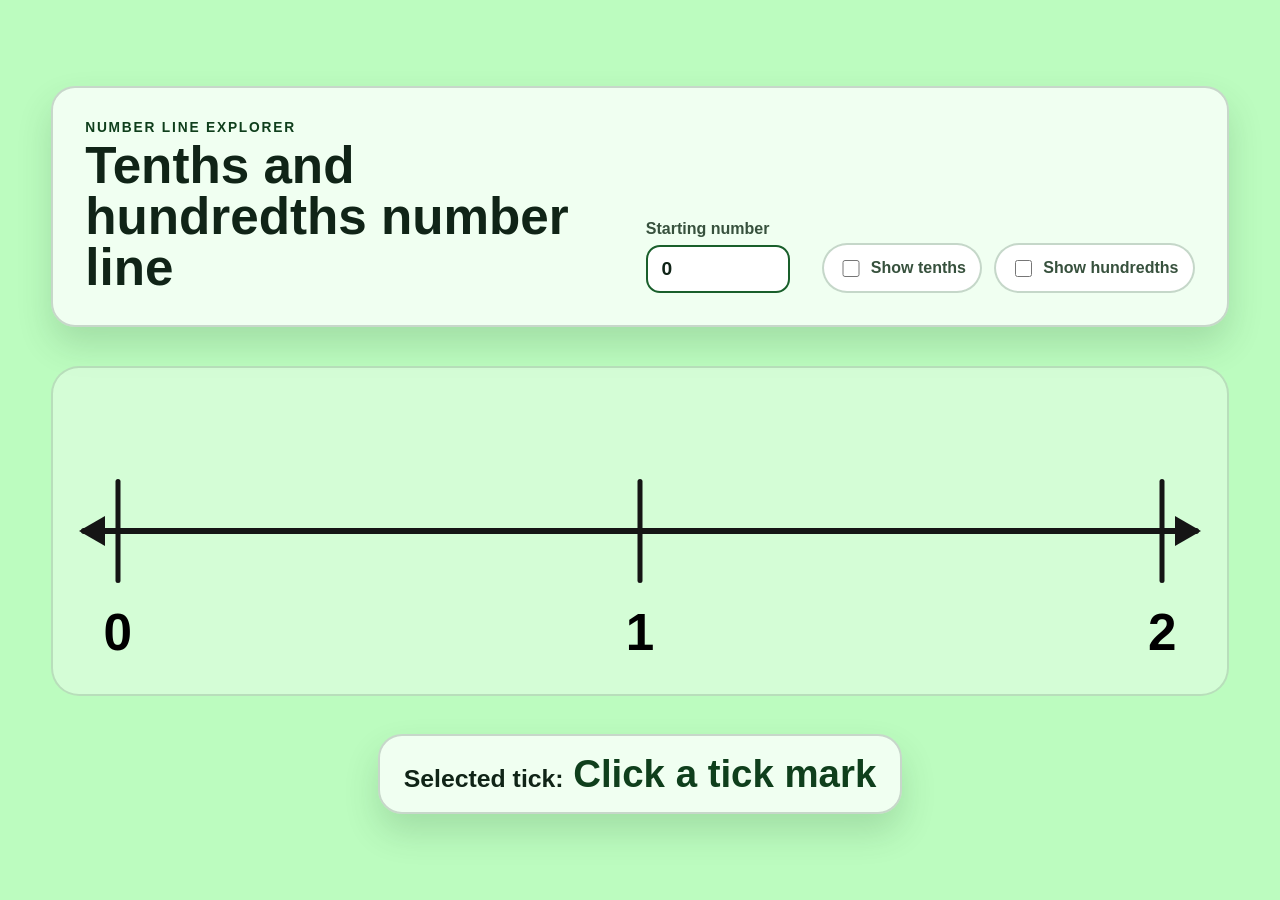
==== index(13).html @ 9bde4bd7 "Add files via upload" ====
<!DOCTYPE html>
<html lang="en">
<head>
  <meta charset="UTF-8" />
  <meta name="viewport" content="width=device-width, initial-scale=1.0" />
  <title>Interactive Number Line</title>
  <link rel="stylesheet" href="styles.css" />
</head>
<body>
  <main class="page-shell">
    <section class="controls" aria-labelledby="controls-title">
      <div>
        <p class="eyebrow">Number line explorer</p>
        <h1 id="controls-title">Tenths and hundredths number line</h1>
      </div>

      <label class="start-control" for="start-number">
        Starting number
        <input id="start-number" type="number" step="1" value="0" />
      </label>

      <div class="toggle-group" aria-label="Tick mark options">
        <label class="toggle">
          <input id="tenths-toggle" type="checkbox" />
          <span>Show tenths</span>
        </label>
        <label class="toggle">
          <input id="hundredths-toggle" type="checkbox" />
          <span>Show hundredths</span>
        </label>
      </div>
    </section>

    <section class="number-line-card" aria-label="Interactive number line">
      <div id="number-line" class="number-line" role="group" aria-label="Clickable number line tick marks"></div>
    </section>

    <section class="selection-panel" aria-live="polite">
      <span>Selected tick:</span>
      <strong id="selected-value">Click a tick mark</strong>
    </section>
  </main>

  <script src="script.js"></script>
</body>
</html>
---- styles.css ----
:root {
  --page-bg: #bcfcbf;
  --ink: #102417;
  --muted: #37513d;
  --card: rgba(255, 255, 255, 0.78);
  --accent: #195f2b;
  --accent-dark: #0f3f1c;
  --line: #151515;
}

* {
  box-sizing: border-box;
}

body {
  min-height: 100vh;
  margin: 0;
  font-family: Arial, Helvetica, sans-serif;
  color: var(--ink);
  background: var(--page-bg);
}

.page-shell {
  width: min(98vw, 1600px);
  min-height: 100vh;
  margin: 0 auto;
  padding: clamp(1rem, 3vw, 3rem);
  display: flex;
  flex-direction: column;
  justify-content: center;
  gap: clamp(1.25rem, 3vw, 2.5rem);
}

.controls,
.selection-panel {
  background: var(--card);
  border: 2px solid rgba(16, 36, 23, 0.18);
  border-radius: 24px;
  box-shadow: 0 18px 35px rgba(22, 71, 34, 0.16);
}

.controls {
  padding: clamp(1rem, 2.5vw, 2rem);
  display: grid;
  grid-template-columns: minmax(260px, 1fr) auto auto;
  align-items: end;
  gap: 1.25rem 2rem;
}

.eyebrow {
  margin: 0 0 0.3rem;
  color: var(--accent-dark);
  font-size: 0.86rem;
  font-weight: 800;
  letter-spacing: 0.13em;
  text-transform: uppercase;
}

h1 {
  margin: 0;
  font-size: clamp(1.8rem, 4vw, 3.75rem);
  line-height: 1;
}

.start-control {
  display: grid;
  gap: 0.45rem;
  color: var(--muted);
  font-weight: 800;
}

.start-control input {
  width: 9rem;
  padding: 0.7rem 0.85rem;
  border: 2px solid var(--accent);
  border-radius: 14px;
  color: var(--ink);
  background: white;
  font-size: 1.2rem;
  font-weight: 800;
}

.toggle-group {
  display: flex;
  flex-wrap: wrap;
  gap: 0.75rem;
}

.toggle {
  display: flex;
  align-items: center;
  gap: 0.5rem;
  padding: 0.7rem 0.9rem;
  border: 2px solid rgba(25, 95, 43, 0.25);
  border-radius: 999px;
  background: white;
  color: var(--muted);
  font-weight: 800;
  cursor: pointer;
}

.toggle input {
  width: 1.1rem;
  height: 1.1rem;
  accent-color: var(--accent);
}

.number-line-card {
  width: 100%;
  min-height: clamp(190px, 26vw, 330px);
  padding: clamp(0.75rem, 1.5vw, 1.5rem);
  display: flex;
  align-items: center;
  border-radius: 28px;
  background: rgba(255, 255, 255, 0.36);
  border: 2px solid rgba(16, 36, 23, 0.14);
}

.number-line {
  position: relative;
  width: 100%;
  height: clamp(165px, 22vw, 270px);
}

.axis-line {
  position: absolute;
  left: 0.75%;
  right: 0.75%;
  top: 50%;
  height: 6px;
  transform: translateY(-50%);
  background: var(--line);
  border-radius: 999px;
}

.axis-line::before,
.axis-line::after {
  content: "";
  position: absolute;
  top: 50%;
  width: 0;
  height: 0;
  border-top: 15px solid transparent;
  border-bottom: 15px solid transparent;
  transform: translateY(-50%);
}

.axis-line::before {
  left: -2px;
  border-right: 26px solid var(--line);
}

.axis-line::after {
  right: -2px;
  border-left: 26px solid var(--line);
}

.tick {
  position: absolute;
  top: 50%;
  width: 0;
  padding: 0;
  border: 0;
  transform: translate(-50%, -50%);
  background: transparent;
  cursor: pointer;
}

.tick::before {
  content: "";
  position: absolute;
  left: 50%;
  top: 50%;
  width: 2px;
  height: 34px;
  transform: translate(-50%, -50%);
  background: var(--line);
  border-radius: 999px;
}

.tick.major::before {
  width: 5px;
  height: 104px;
}

.tick.tenth::before {
  width: 3px;
  height: 66px;
}

.tick.hundredth::before {
  height: 30px;
  background: #414141;
}

.tick:hover::before,
.tick:focus-visible::before,
.tick.selected::before {
  background: var(--accent);
  box-shadow: 0 0 0 7px rgba(25, 95, 43, 0.17);
}

.tick:focus-visible {
  outline: none;
}

.tick-label {
  position: absolute;
  left: 50%;
  top: calc(50% + 72px);
  transform: translateX(-50%);
  font-size: clamp(1.8rem, 4vw, 3.8rem);
  font-weight: 900;
  white-space: nowrap;
}

.selection-panel {
  width: fit-content;
  max-width: 100%;
  margin: 0 auto;
  padding: 1rem 1.5rem;
  display: flex;
  align-items: baseline;
  gap: 0.6rem;
  font-size: clamp(1.1rem, 2vw, 1.55rem);
  font-weight: 800;
}

.selection-panel strong {
  color: var(--accent-dark);
  font-size: clamp(1.55rem, 3vw, 2.6rem);
}

@media (max-width: 850px) {
  .page-shell {
    justify-content: flex-start;
  }

  .controls {
    grid-template-columns: 1fr;
    align-items: stretch;
  }

  .start-control input {
    width: 100%;
  }

  .number-line-card {
    min-height: 190px;
  }

  .tick-label {
    top: calc(50% + 62px);
  }
}
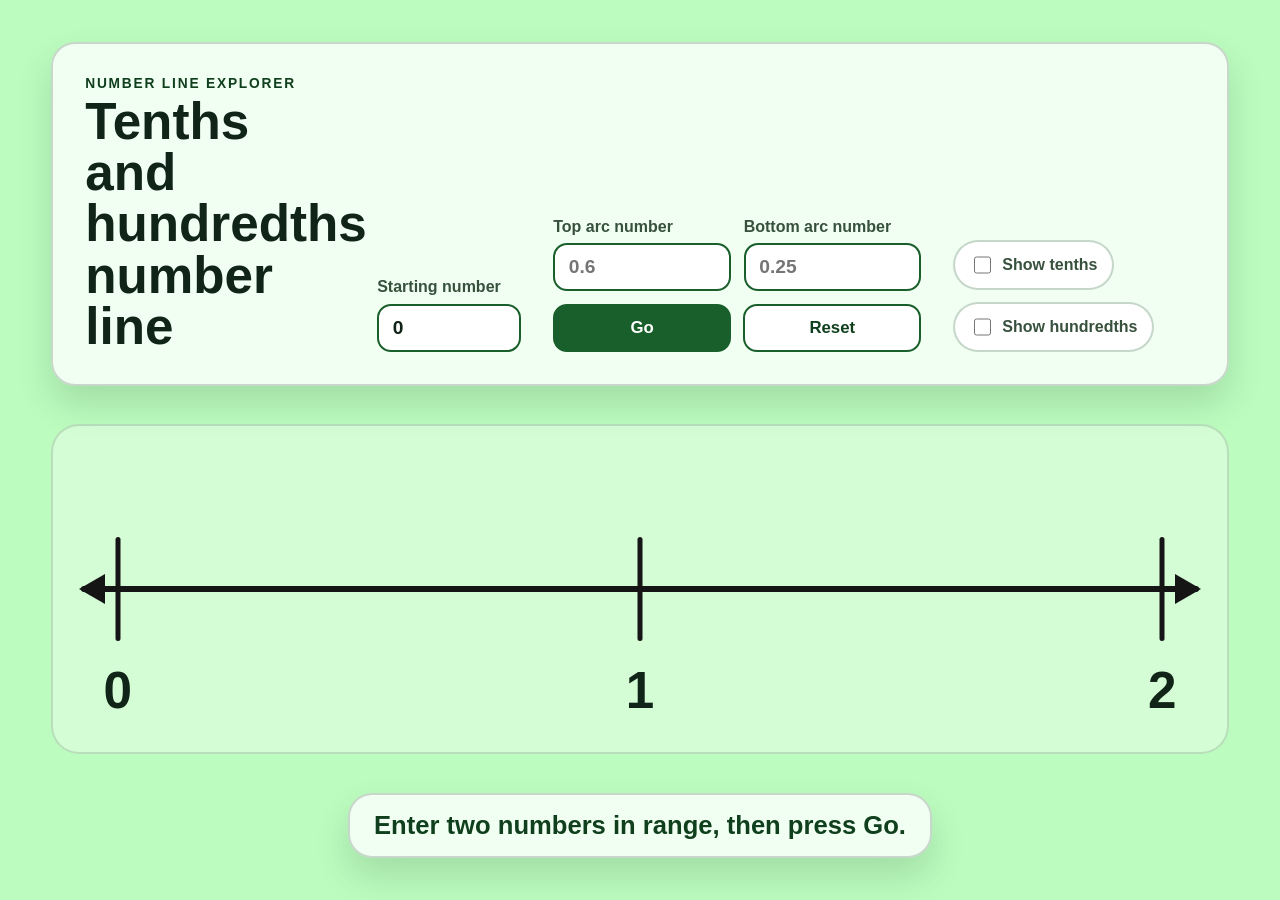
==== commit 91f3e517: "Add input-driven number line arcs" ====
--- a/index(13).html
+++ b/index(13).html
@@ -1,46 +1,85 @@
-<!DOCTYPE html>
+<!doctype html>
 <html lang="en">
-<head>
-  <meta charset="UTF-8" />
-  <meta name="viewport" content="width=device-width, initial-scale=1.0" />
-  <title>Interactive Number Line</title>
-  <link rel="stylesheet" href="styles.css" />
-</head>
-<body>
-  <main class="page-shell">
-    <section class="controls" aria-labelledby="controls-title">
-      <div>
-        <p class="eyebrow">Number line explorer</p>
-        <h1 id="controls-title">Tenths and hundredths number line</h1>
-      </div>
+  <head>
+    <meta charset="UTF-8" />
+    <meta name="viewport" content="width=device-width, initial-scale=1.0" />
+    <title>Interactive Number Line</title>
+    <link rel="stylesheet" href="styles.css" />
+  </head>
+  <body>
+    <main class="page-shell">
+      <section class="controls" aria-labelledby="controls-title">
+        <div>
+          <p class="eyebrow">Number line explorer</p>
+          <h1 id="controls-title">Tenths and hundredths number line</h1>
+        </div>
 
-      <label class="start-control" for="start-number">
-        Starting number
-        <input id="start-number" type="number" step="1" value="0" />
-      </label>
+        <label class="start-control" for="start-number">
+          Starting number
+          <input id="start-number" type="number" step="1" value="0" />
+        </label>
 
-      <div class="toggle-group" aria-label="Tick mark options">
-        <label class="toggle">
-          <input id="tenths-toggle" type="checkbox" />
-          <span>Show tenths</span>
-        </label>
-        <label class="toggle">
-          <input id="hundredths-toggle" type="checkbox" />
-          <span>Show hundredths</span>
-        </label>
-      </div>
-    </section>
+        <div class="target-controls" aria-label="Arc target numbers">
+          <label for="top-target">
+            Top arc number
+            <input
+              id="top-target"
+              type="number"
+              step="0.01"
+              placeholder="0.6"
+            />
+          </label>
+          <label for="bottom-target">
+            Bottom arc number
+            <input
+              id="bottom-target"
+              type="number"
+              step="0.01"
+              placeholder="0.25"
+            />
+          </label>
+          <div class="button-row">
+            <button id="go-button" class="action-button" type="button">
+              Go
+            </button>
+            <button
+              id="reset-button"
+              class="action-button secondary"
+              type="button"
+            >
+              Reset
+            </button>
+          </div>
+        </div>
 
-    <section class="number-line-card" aria-label="Interactive number line">
-      <div id="number-line" class="number-line" role="group" aria-label="Clickable number line tick marks"></div>
-    </section>
+        <div class="toggle-group" aria-label="Tick mark options">
+          <label class="toggle">
+            <input id="tenths-toggle" type="checkbox" />
+            <span>Show tenths</span>
+          </label>
+          <label class="toggle">
+            <input id="hundredths-toggle" type="checkbox" />
+            <span>Show hundredths</span>
+          </label>
+        </div>
+      </section>
 
-    <section class="selection-panel" aria-live="polite">
-      <span>Selected tick:</span>
-      <strong id="selected-value">Click a tick mark</strong>
-    </section>
-  </main>
+      <section class="number-line-card" aria-label="Interactive number line">
+        <div
+          id="number-line"
+          class="number-line"
+          role="img"
+          aria-label="Number line with optional tenths and hundredths tick marks"
+        ></div>
+      </section>
 
-  <script src="script.js"></script>
-</body>
+      <section class="selection-panel" aria-live="polite">
+        <strong id="status-message"
+          >Enter two numbers in range, then press Go.</strong
+        >
+      </section>
+    </main>
+
+    <script src="script.js"></script>
+  </body>
 </html>
--- a/styles.css
+++ b/styles.css
@@ -6,6 +6,9 @@
   --accent: #195f2b;
   --accent-dark: #0f3f1c;
   --line: #151515;
+  --arc-top: #1669c9;
+  --arc-bottom: #c74519;
+  --danger: #9f1d1d;
 }
 
 * {
@@ -42,7 +45,7 @@
 .controls {
   padding: clamp(1rem, 2.5vw, 2rem);
   display: grid;
-  grid-template-columns: minmax(260px, 1fr) auto auto;
+  grid-template-columns: minmax(260px, 1fr) auto minmax(280px, auto) auto;
   align-items: end;
   gap: 1.25rem 2rem;
 }
@@ -62,14 +65,16 @@
   line-height: 1;
 }
 
-.start-control {
+.start-control,
+.target-controls label {
   display: grid;
   gap: 0.45rem;
   color: var(--muted);
   font-weight: 800;
 }
 
-.start-control input {
+.start-control input,
+.target-controls input {
   width: 9rem;
   padding: 0.7rem 0.85rem;
   border: 2px solid var(--accent);
@@ -80,6 +85,78 @@
   font-weight: 800;
 }
 
+.target-controls {
+  display: grid;
+  grid-template-columns: repeat(2, minmax(8rem, 1fr));
+  gap: 0.8rem;
+}
+
+.target-controls input {
+  width: 100%;
+}
+
+.button-row {
+  grid-column: 1 / -1;
+  display: flex;
+  gap: 0.75rem;
+}
+
+.action-button {
+  flex: 1;
+  padding: 0.75rem 1rem;
+  border: 2px solid var(--accent);
+  border-radius: 14px;
+  background: var(--accent);
+  color: white;
+  font-size: 1.05rem;
+  font-weight: 900;
+  cursor: pointer;
+}
+
+.arc-layer {
+  position: absolute;
+  inset: 0;
+  overflow: visible;
+  pointer-events: none;
+}
+
+.arc-path {
+  fill: none;
+  stroke-width: 5;
+  stroke-linecap: round;
+}
+
+.arc-path.top {
+  stroke: var(--arc-top);
+}
+
+.arc-path.bottom {
+  stroke: var(--arc-bottom);
+}
+
+.arc-endpoint {
+  stroke: white;
+  stroke-width: 3;
+}
+
+.arc-endpoint.top {
+  fill: var(--arc-top);
+}
+
+.arc-endpoint.bottom {
+  fill: var(--arc-bottom);
+}
+
+.action-button.secondary {
+  background: white;
+  color: var(--accent-dark);
+}
+
+.action-button:hover,
+.action-button:focus-visible {
+  filter: brightness(1.08);
+}
+
 .toggle-group {
   display: flex;
   flex-wrap: wrap;
@@ -163,7 +240,7 @@
   border: 0;
   transform: translate(-50%, -50%);
   background: transparent;
-  cursor: pointer;
+  pointer-events: none;
 }
 
 .tick::before {
@@ -214,6 +291,12 @@
   white-space: nowrap;
 }
 
+.tick-label.tenth-label {
+  top: calc(50% + 42px);
+  font-size: clamp(0.75rem, 1.35vw, 1.25rem);
+  font-weight: 800;
+}
+
 .selection-panel {
   width: fit-content;
   max-width: 100%;
@@ -228,7 +311,11 @@
 
 .selection-panel strong {
   color: var(--accent-dark);
-  font-size: clamp(1.55rem, 3vw, 2.6rem);
+  font-size: clamp(1.2rem, 2vw, 2rem);
+}
+
+.selection-panel strong.error {
+  color: var(--danger);
 }
 
 @media (max-width: 850px) {
@@ -245,6 +332,10 @@
     width: 100%;
   }
 
+  .target-controls {
+    grid-template-columns: 1fr;
+  }
+
   .number-line-card {
     min-height: 190px;
   }
